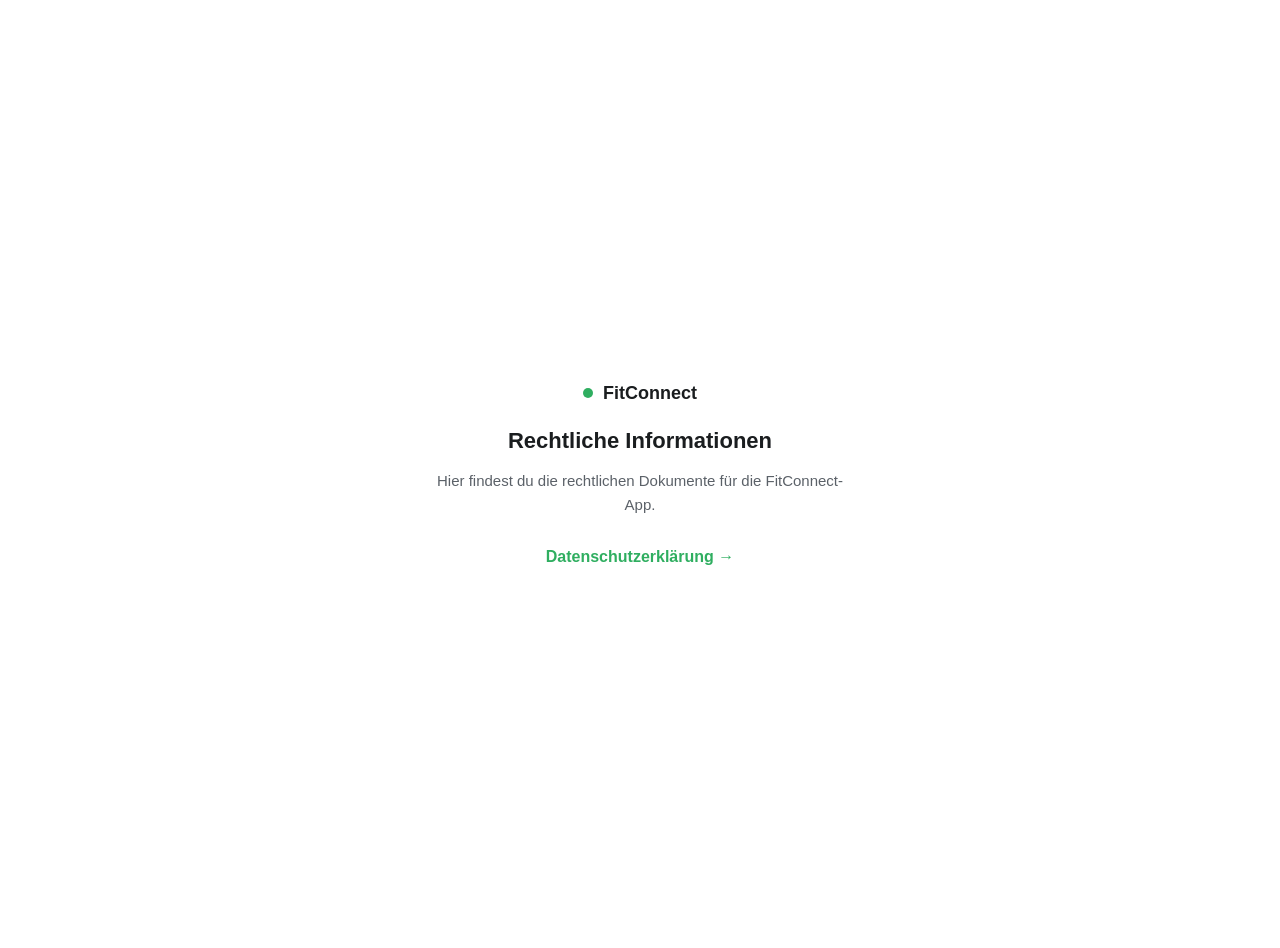
==== index.html @ dd5f3dcc "Add FitConnect privacy policy (static page)" ====
<!doctype html>
<html lang="de">
<head>
<meta charset="utf-8">
<meta name="viewport" content="width=device-width, initial-scale=1">
<title>FitConnect — Rechtliches</title>
<style>
  :root { --brand: #2FAE60; --text: #1A1D1F; --text-secondary: #5B6168; --bg: #FFFFFF; }
  body {
    margin: 0;
    min-height: 100vh;
    display: flex;
    align-items: center;
    justify-content: center;
    background: var(--bg);
    color: var(--text);
    font-family: -apple-system, BlinkMacSystemFont, "Segoe UI", Roboto, Helvetica, Arial, sans-serif;
    text-align: center;
    padding: 24px;
  }
  .card { max-width: 420px; }
  .brand { display: flex; align-items: center; justify-content: center; gap: 10px; font-weight: 700; font-size: 18px; margin-bottom: 24px; }
  .dot { width: 10px; height: 10px; border-radius: 50%; background: var(--brand); }
  h1 { font-size: 22px; margin: 0 0 12px; }
  p { color: var(--text-secondary); font-size: 15px; line-height: 1.6; }
  a.link { display: inline-block; margin-top: 16px; color: var(--brand); font-weight: 600; text-decoration: none; }
  a.link:hover { text-decoration: underline; }
</style>
</head>
<body>
  <div class="card">
    <div class="brand"><span class="dot"></span> FitConnect</div>
    <h1>Rechtliche Informationen</h1>
    <p>Hier findest du die rechtlichen Dokumente für die FitConnect-App.</p>
    <a class="link" href="./privacy/">Datenschutzerklärung →</a>
  </div>
</body>
</html>
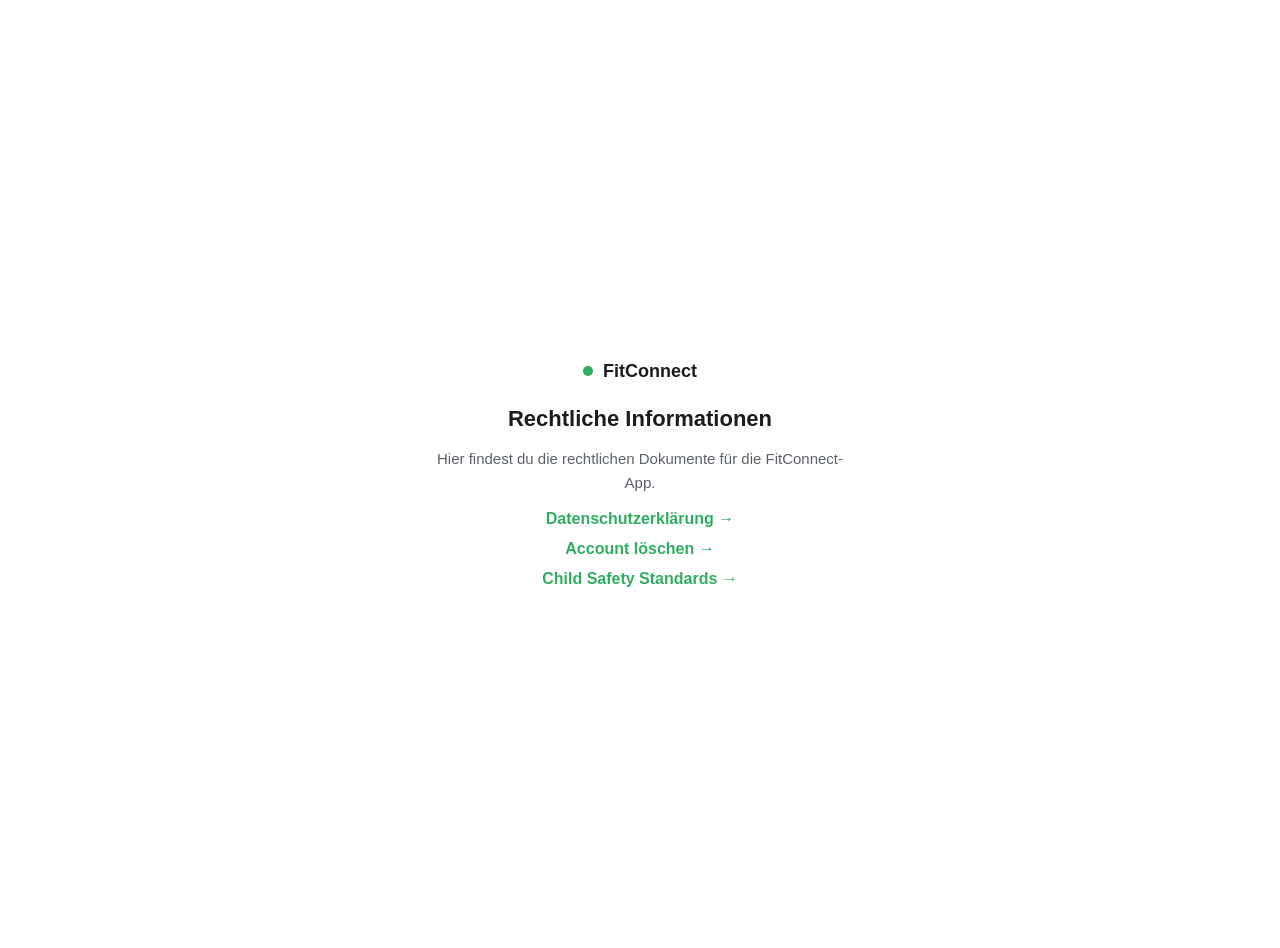
==== commit 2e1b8f58: "Add Child Safety Standards page; link it and delete-account from landing page" ====
--- a/index.html
+++ b/index.html
@@ -23,7 +23,7 @@
   .dot { width: 10px; height: 10px; border-radius: 50%; background: var(--brand); }
   h1 { font-size: 22px; margin: 0 0 12px; }
   p { color: var(--text-secondary); font-size: 15px; line-height: 1.6; }
-  a.link { display: inline-block; margin-top: 16px; color: var(--brand); font-weight: 600; text-decoration: none; }
+  a.link { display: block; margin-top: 12px; color: var(--brand); font-weight: 600; text-decoration: none; }
   a.link:hover { text-decoration: underline; }
 </style>
 </head>
@@ -33,6 +33,8 @@
     <h1>Rechtliche Informationen</h1>
     <p>Hier findest du die rechtlichen Dokumente für die FitConnect-App.</p>
     <a class="link" href="./privacy/">Datenschutzerklärung →</a>
+    <a class="link" href="./delete-account/">Account löschen →</a>
+    <a class="link" href="./child-safety/">Child Safety Standards →</a>
   </div>
 </body>
 </html>
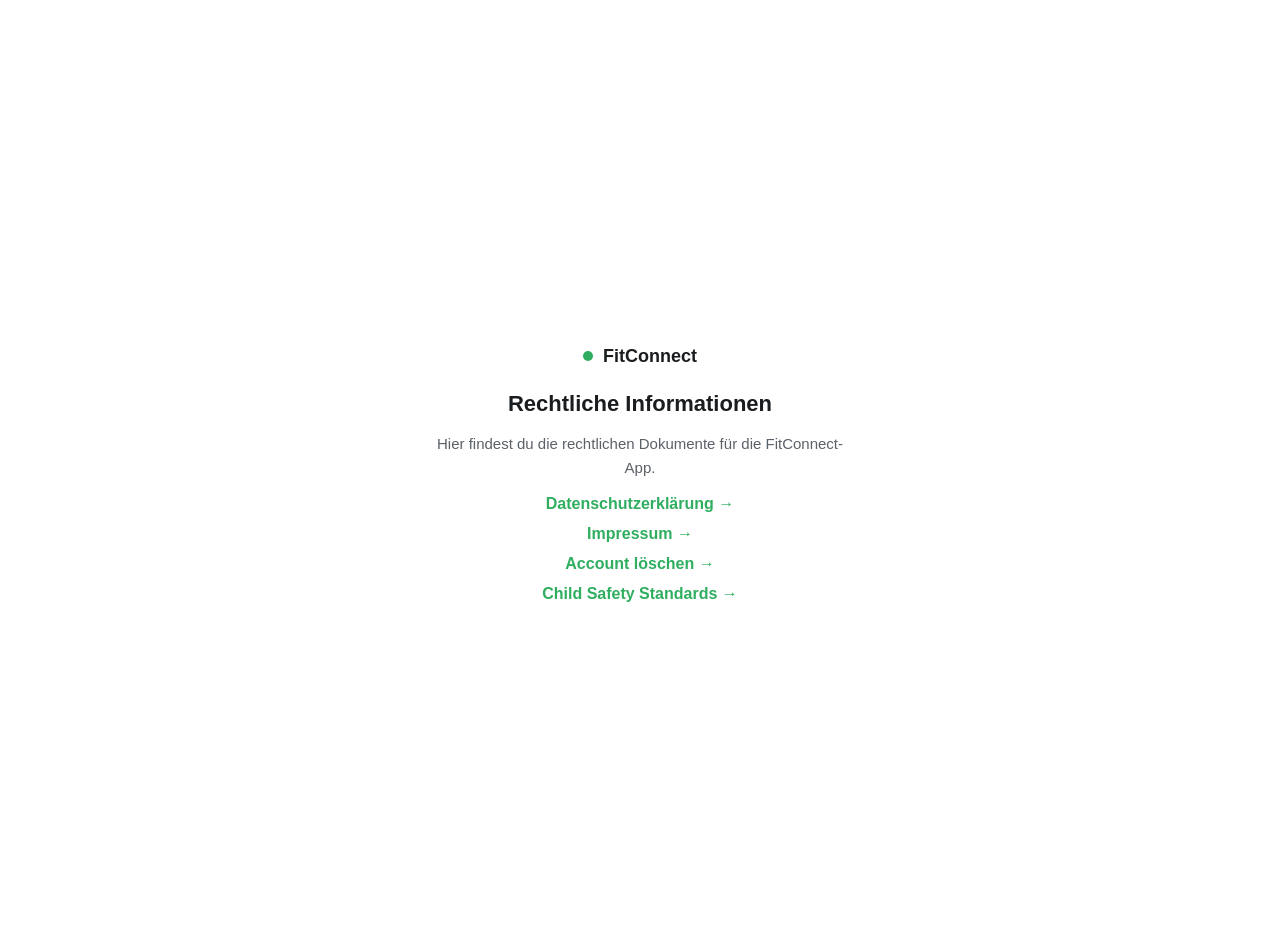
==== commit ae2336f8: "Add FitConnect legal pages and update privacy policy" ====
--- a/index.html
+++ b/index.html
@@ -33,6 +33,7 @@
     <h1>Rechtliche Informationen</h1>
     <p>Hier findest du die rechtlichen Dokumente für die FitConnect-App.</p>
     <a class="link" href="./privacy/">Datenschutzerklärung →</a>
+    <a class="link" href="./impressum/">Impressum →</a>
     <a class="link" href="./delete-account/">Account löschen →</a>
     <a class="link" href="./child-safety/">Child Safety Standards →</a>
   </div>
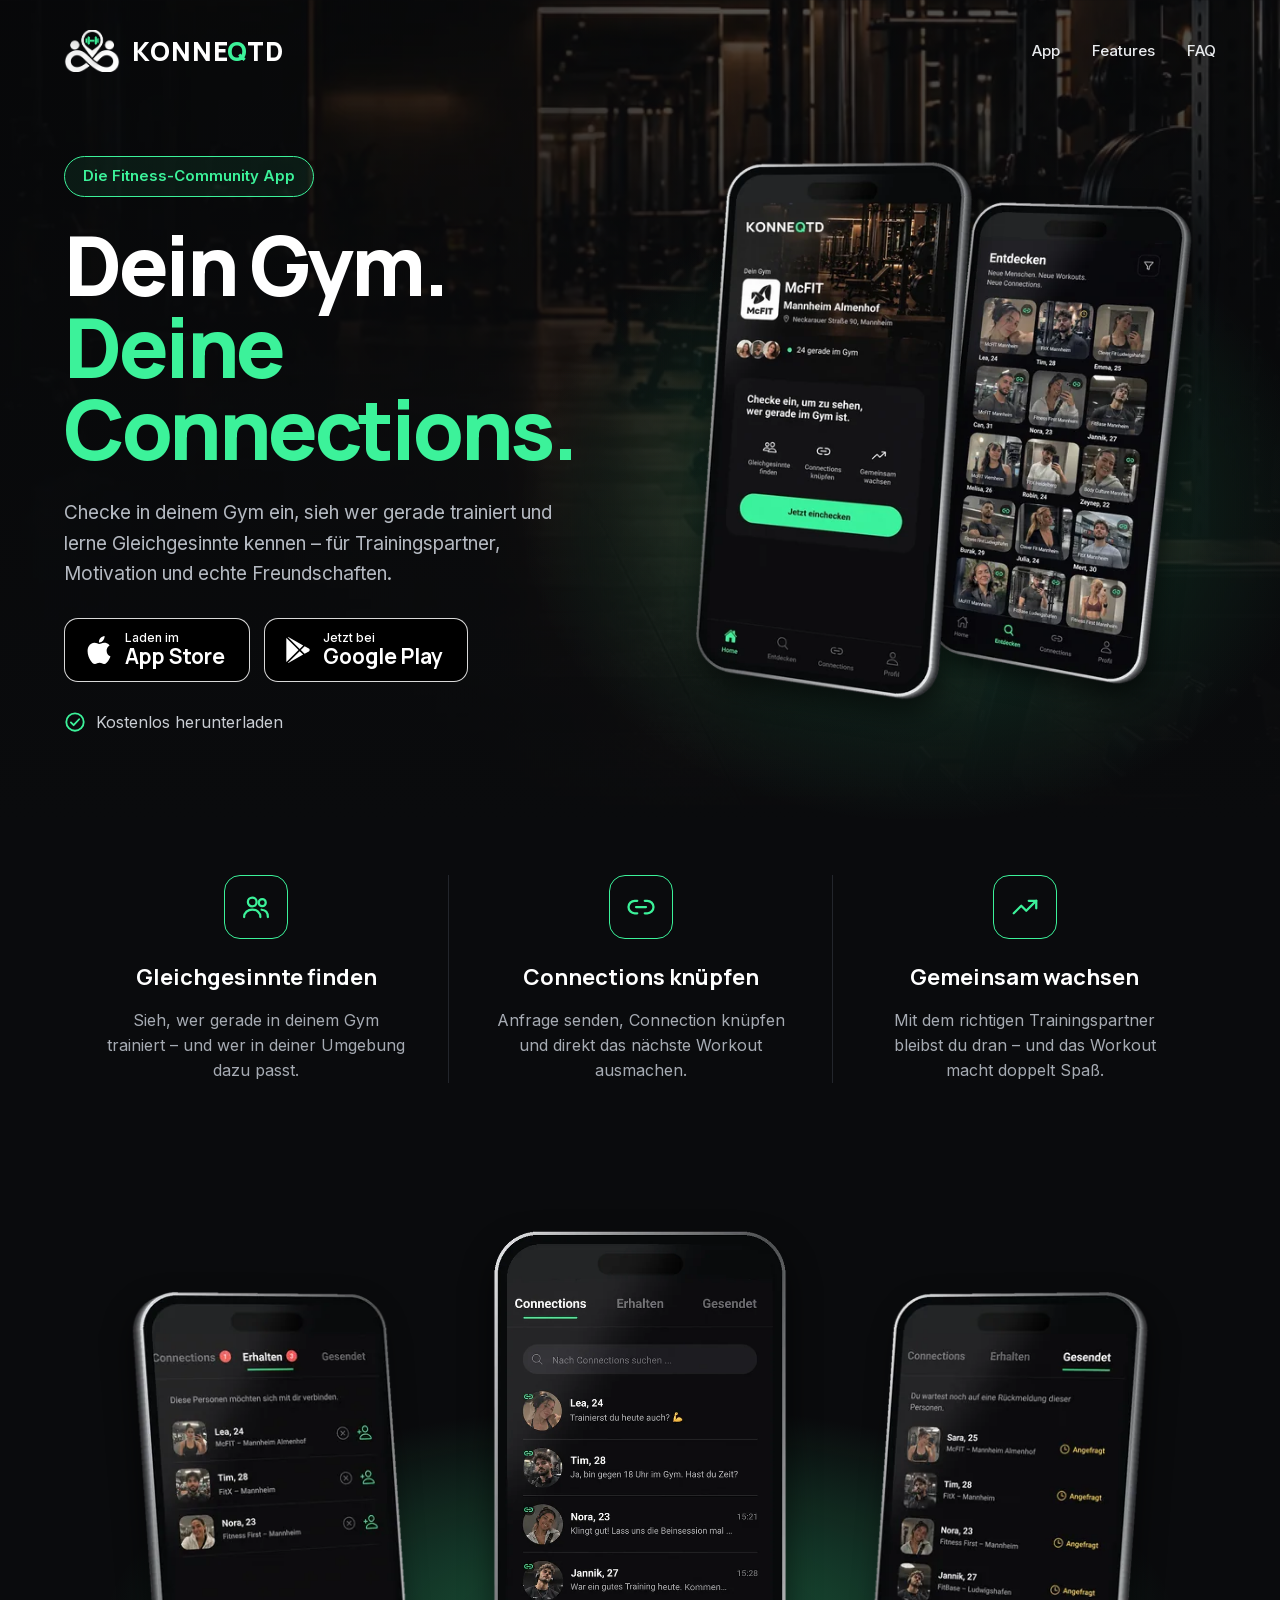
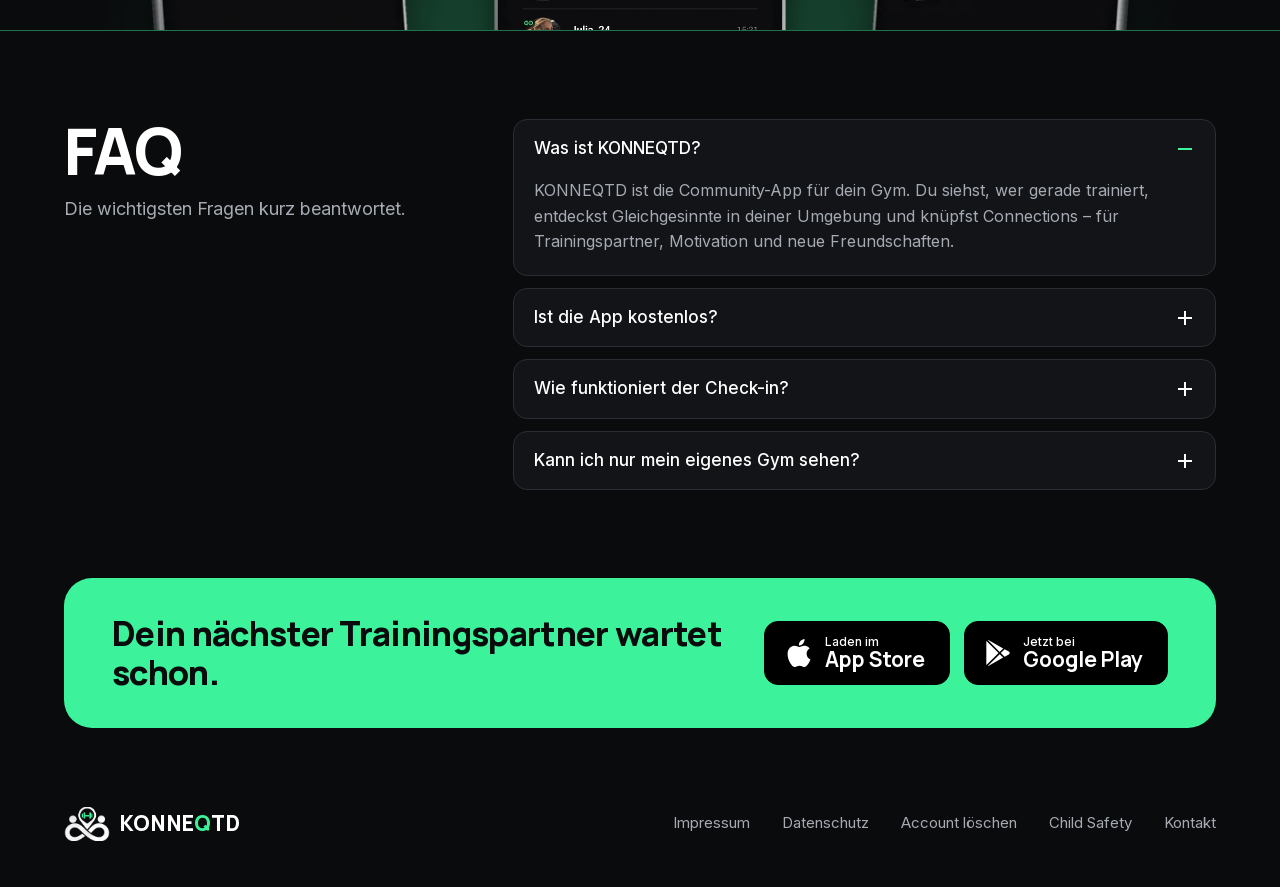
==== commit a235d29d: "Publish KONNEQTD website on konneqtd.com - Landing page at / (replaces the former legal overview pag" ====
--- a/index.html
+++ b/index.html
@@ -1,41 +1,184 @@
 <!doctype html>
 <html lang="de">
 <head>
-<meta charset="utf-8">
-<meta name="viewport" content="width=device-width, initial-scale=1">
-<title>FitConnect — Rechtliches</title>
-<style>
-  :root { --brand: #2FAE60; --text: #1A1D1F; --text-secondary: #5B6168; --bg: #FFFFFF; }
-  body {
-    margin: 0;
-    min-height: 100vh;
-    display: flex;
-    align-items: center;
-    justify-content: center;
-    background: var(--bg);
-    color: var(--text);
-    font-family: -apple-system, BlinkMacSystemFont, "Segoe UI", Roboto, Helvetica, Arial, sans-serif;
-    text-align: center;
-    padding: 24px;
+  <meta charset="utf-8">
+  <meta name="viewport" content="width=device-width, initial-scale=1">
+  <title>KONNEQTD – Die Fitness-Community App</title>
+  <meta name="description" content="Checke in deinem Gym ein, sieh wer gerade trainiert und lerne Gleichgesinnte kennen – für Trainingspartner, Motivation und echte Freundschaften.">
+  <meta name="theme-color" content="#0A0B0D">
+  <link rel="canonical" href="https://konneqtd.com/">
+
+  <meta property="og:type" content="website">
+  <meta property="og:locale" content="de_DE">
+  <meta property="og:site_name" content="KONNEQTD">
+  <meta property="og:title" content="KONNEQTD – Die Fitness-Community App">
+  <meta property="og:description" content="Checke in deinem Gym ein, sieh wer gerade trainiert und lerne Gleichgesinnte kennen – für Trainingspartner, Motivation und echte Freundschaften.">
+  <meta property="og:url" content="https://konneqtd.com/">
+  <meta property="og:image" content="https://konneqtd.com/assets/img/og-image.jpg">
+  <meta property="og:image:width" content="1200">
+  <meta property="og:image:height" content="630">
+  <meta name="twitter:card" content="summary_large_image">
+  <meta name="twitter:title" content="KONNEQTD – Die Fitness-Community App">
+  <meta name="twitter:description" content="Checke in deinem Gym ein, sieh wer gerade trainiert und lerne Gleichgesinnte kennen – für Trainingspartner, Motivation und echte Freundschaften.">
+  <meta name="twitter:image" content="https://konneqtd.com/assets/img/og-image.jpg">
+
+  <link rel="icon" type="image/png" sizes="32x32" href="favicon-32.png">
+  <link rel="apple-touch-icon" href="apple-touch-icon.png">
+  <link rel="manifest" href="site.webmanifest">
+
+  <link rel="preload" as="font" type="font/woff2" href="assets/fonts/inter-latin.woff2" crossorigin>
+  <link rel="preload" as="font" type="font/woff2" href="assets/fonts/manrope-latin.woff2" crossorigin>
+  <link rel="preload" as="image" type="image/webp" href="assets/img/phone-home-720.webp" imagesrcset="assets/img/phone-home-360.webp 360w, assets/img/phone-home-720.webp 720w" imagesizes="(min-width: 960px) 335px, 62vw">
+  <link rel="stylesheet" href="assets/css/styles.css">
+
+  <script type="application/ld+json">
+  {
+    "@context": "https://schema.org",
+    "@type": "MobileApplication",
+    "name": "KONNEQTD",
+    "description": "Checke in deinem Gym ein, sieh wer gerade trainiert und lerne Gleichgesinnte kennen – für Trainingspartner, Motivation und echte Freundschaften.",
+    "operatingSystem": "iOS, Android",
+    "applicationCategory": "HealthApplication",
+    "inLanguage": "de",
+    "url": "https://konneqtd.com/",
+    "image": "https://konneqtd.com/assets/img/icon-512.png"
   }
-  .card { max-width: 420px; }
-  .brand { display: flex; align-items: center; justify-content: center; gap: 10px; font-weight: 700; font-size: 18px; margin-bottom: 24px; }
-  .dot { width: 10px; height: 10px; border-radius: 50%; background: var(--brand); }
-  h1 { font-size: 22px; margin: 0 0 12px; }
-  p { color: var(--text-secondary); font-size: 15px; line-height: 1.6; }
-  a.link { display: block; margin-top: 12px; color: var(--brand); font-weight: 600; text-decoration: none; }
-  a.link:hover { text-decoration: underline; }
-</style>
+  </script>
 </head>
 <body>
-  <div class="card">
-    <div class="brand"><span class="dot"></span> FitConnect</div>
-    <h1>Rechtliche Informationen</h1>
-    <p>Hier findest du die rechtlichen Dokumente für die FitConnect-App.</p>
-    <a class="link" href="./privacy/">Datenschutzerklärung →</a>
-    <a class="link" href="./impressum/">Impressum →</a>
-    <a class="link" href="./delete-account/">Account löschen →</a>
-    <a class="link" href="./child-safety/">Child Safety Standards →</a>
-  </div>
+  <a class="skip-link" href="#main">Zum Inhalt springen</a>
+
+  <header id="app" class="hero">
+    <nav class="nav container" aria-label="Hauptnavigation">
+      <a class="brand" href="#app" aria-label="KONNEQTD – zum Seitenanfang">
+        <img src="assets/img/logo-mark-129.webp" alt="" width="56" height="42">
+        <span class="wordmark">KONNE<span class="accent">Q</span>TD</span>
+      </a>
+      <ul class="nav-links">
+        <li><a href="#app">App</a></li>
+        <li><a href="#features">Features</a></li>
+        <li><a href="#faq">FAQ</a></li>
+      </ul>
+    </nav>
+
+    <div class="hero-inner container">
+      <div class="hero-copy">
+        <p class="pill">Die Fitness-Community App</p>
+        <h1>Dein Gym.<br><span class="accent">Deine Connections.</span></h1>
+        <p class="lead">Checke in deinem Gym ein, sieh wer gerade trainiert und lerne Gleichgesinnte kennen – für Trainingspartner, Motivation und echte Freundschaften.</p>
+        <div class="store-buttons">
+          <a class="store-btn" data-store="ios" href="#" aria-label="Laden im App Store">
+            <svg width="28" height="28" viewBox="0 0 24 24" aria-hidden="true"><path fill="currentColor" d="M12.152 6.896c-.948 0-2.415-1.078-3.96-1.04-2.04.027-3.91 1.183-4.961 3.014-2.117 3.675-.546 9.103 1.519 12.09 1.013 1.454 2.208 3.09 3.792 3.039 1.52-.065 2.09-.987 3.935-.987 1.831 0 2.35.987 3.96.948 1.637-.026 2.676-1.48 3.676-2.948 1.156-1.688 1.636-3.325 1.662-3.415-.039-.013-3.182-1.221-3.22-4.857-.026-3.04 2.48-4.494 2.597-4.559-1.429-2.09-3.623-2.324-4.39-2.376-2-.156-3.675 1.09-4.61 1.09zM15.53 3.83c.843-1.012 1.4-2.427 1.245-3.83-1.207.052-2.662.805-3.532 1.818-.78.896-1.454 2.338-1.273 3.714 1.338.104 2.715-.688 3.559-1.701"/></svg>
+            <span class="store-text"><span class="store-small">Laden im</span><span class="store-big">App Store</span></span>
+          </a>
+          <a class="store-btn" data-store="android" href="#" aria-label="Jetzt bei Google Play">
+            <svg width="26" height="26" viewBox="0 0 24 24" aria-hidden="true"><path fill="currentColor" d="M22.018 13.298l-3.919 2.218-3.515-3.493 3.543-3.521 3.891 2.202a1.49 1.49 0 0 1 0 2.594zM1.337.924a1.486 1.486 0 0 0-.112.568v21.017c0 .217.045.419.124.6l11.155-11.087L1.337.924zm12.207 10.065l3.258-3.238L3.45.195a1.466 1.466 0 0 0-.946-.179l11.04 10.973zm0 2.067l-11 10.933c.298.036.612-.016.906-.183l13.324-7.54-3.23-3.21z"/></svg>
+            <span class="store-text"><span class="store-small">Jetzt bei</span><span class="store-big">Google Play</span></span>
+          </a>
+        </div>
+        <p class="free-note">
+          <svg width="22" height="22" viewBox="0 0 24 24" fill="none" stroke="currentColor" stroke-width="2" stroke-linecap="round" stroke-linejoin="round" aria-hidden="true"><circle cx="12" cy="12" r="9.5"/><polyline points="7.5 12.5 10.5 15.5 16.5 9"/></svg>
+          Kostenlos herunterladen
+        </p>
+      </div>
+
+      <div class="hero-phones">
+        <img class="phone-back" src="assets/img/phone-discover-720.webp" srcset="assets/img/phone-discover-360.webp 360w, assets/img/phone-discover-720.webp 720w" sizes="(min-width: 960px) 313px, 58vw" width="720" height="1239" alt="Entdecken: Profile von Mitgliedern aus Gyms der Umgebung" decoding="async">
+        <img class="phone-front" src="assets/img/phone-home-720.webp" srcset="assets/img/phone-home-360.webp 360w, assets/img/phone-home-720.webp 720w" sizes="(min-width: 960px) 335px, 62vw" width="720" height="1292" alt="Home: Dein Gym mit Check-in" fetchpriority="high" decoding="async">
+      </div>
+    </div>
+  </header>
+
+  <main id="main">
+    <section id="features" class="features container" aria-label="Features">
+      <article class="feature">
+        <div class="feature-icon" aria-hidden="true">
+          <svg width="30" height="30" viewBox="0 0 24 24" fill="none" stroke="currentColor" stroke-width="1.8" stroke-linecap="round" stroke-linejoin="round"><circle cx="9" cy="8" r="3.5"/><path d="M2.5 20c0-3.6 2.9-6 6.5-6s6.5 2.4 6.5 6"/><circle cx="17" cy="8.5" r="2.8"/><path d="M16.5 14.2c3 .2 5 2.4 5 5.8"/></svg>
+        </div>
+        <h2>Gleichgesinnte finden</h2>
+        <p>Sieh, wer gerade in deinem Gym trainiert – und wer in deiner Umgebung dazu passt.</p>
+      </article>
+      <article class="feature">
+        <div class="feature-icon" aria-hidden="true">
+          <svg width="30" height="30" viewBox="0 0 24 24" fill="none" stroke="currentColor" stroke-width="1.8" stroke-linecap="round" stroke-linejoin="round"><path d="M9 17H7a5 5 0 0 1 0-10h2"/><path d="M15 7h2a5 5 0 0 1 0 10h-2"/><line x1="8" y1="12" x2="16" y2="12"/></svg>
+        </div>
+        <h2>Connections knüpfen</h2>
+        <p>Anfrage senden, Connection knüpfen und direkt das nächste Workout ausmachen.</p>
+      </article>
+      <article class="feature">
+        <div class="feature-icon" aria-hidden="true">
+          <svg width="30" height="30" viewBox="0 0 24 24" fill="none" stroke="currentColor" stroke-width="1.8" stroke-linecap="round" stroke-linejoin="round"><polyline points="3 17 9 11 13 15 21 7"/><polyline points="15 7 21 7 21 13"/></svg>
+        </div>
+        <h2>Gemeinsam wachsen</h2>
+        <p>Mit dem richtigen Trainingspartner bleibst du dran – und das Workout macht doppelt Spaß.</p>
+      </article>
+    </section>
+
+    <section class="band" aria-label="Einblicke in die App">
+      <div class="band-inner">
+        <img class="band-side" src="assets/img/phone-received-720.webp" srcset="assets/img/phone-received-360.webp 360w, assets/img/phone-received-720.webp 720w" sizes="(min-width: 1100px) 347px, 31vw" width="720" height="1299" alt="Erhalten: Personen, die sich mit dir verbinden möchten" loading="lazy" decoding="async">
+        <img class="band-center" src="assets/img/phone-connections-720.webp" srcset="assets/img/phone-connections-360.webp 360w, assets/img/phone-connections-720.webp 720w" sizes="(min-width: 1100px) 368px, 35vw" width="720" height="1330" alt="Connections: Chats mit deinen Trainingspartnern" loading="lazy" decoding="async">
+        <img class="band-side" src="assets/img/phone-sent-720.webp" srcset="assets/img/phone-sent-360.webp 360w, assets/img/phone-sent-720.webp 720w" sizes="(min-width: 1100px) 347px, 31vw" width="720" height="1292" alt="Gesendete Anfragen mit Status Angefragt" loading="lazy" decoding="async">
+      </div>
+    </section>
+
+    <section id="faq" class="faq container" aria-labelledby="faq-title">
+      <div class="faq-head">
+        <h2 id="faq-title">FAQ</h2>
+        <p>Die wichtigsten Fragen kurz beantwortet.</p>
+      </div>
+      <div class="faq-list">
+        <details open>
+          <summary>Was ist KONNEQTD?</summary>
+          <p>KONNEQTD ist die Community-App für dein Gym. Du siehst, wer gerade trainiert, entdeckst Gleichgesinnte in deiner Umgebung und knüpfst Connections – für Trainingspartner, Motivation und neue Freundschaften.</p>
+        </details>
+        <details>
+          <summary>Ist die App kostenlos?</summary>
+          <p>Ja, KONNEQTD kannst du kostenlos im App Store und bei Google Play herunterladen.</p>
+        </details>
+        <details>
+          <summary>Wie funktioniert der Check-in?</summary>
+          <p>Sobald du in deinem Gym bist, tippst du auf „Jetzt einchecken“. Dann siehst du, wer gerade ebenfalls vor Ort trainiert.</p>
+        </details>
+        <details>
+          <summary>Kann ich nur mein eigenes Gym sehen?</summary>
+          <p>Nein. Unter „Entdecken“ findest du auch Mitglieder aus anderen Gyms in deiner Umgebung – über den Filter legst du fest, wen du sehen möchtest.</p>
+        </details>
+      </div>
+    </section>
+
+    <section id="download" class="container cta-wrap" aria-labelledby="cta-title">
+      <div class="cta">
+        <h2 id="cta-title">Dein nächster Trainingspartner wartet schon.</h2>
+        <div class="store-buttons">
+          <a class="store-btn store-btn--solid" data-store="ios" href="#" aria-label="Laden im App Store">
+            <svg width="28" height="28" viewBox="0 0 24 24" aria-hidden="true"><path fill="currentColor" d="M12.152 6.896c-.948 0-2.415-1.078-3.96-1.04-2.04.027-3.91 1.183-4.961 3.014-2.117 3.675-.546 9.103 1.519 12.09 1.013 1.454 2.208 3.09 3.792 3.039 1.52-.065 2.09-.987 3.935-.987 1.831 0 2.35.987 3.96.948 1.637-.026 2.676-1.48 3.676-2.948 1.156-1.688 1.636-3.325 1.662-3.415-.039-.013-3.182-1.221-3.22-4.857-.026-3.04 2.48-4.494 2.597-4.559-1.429-2.09-3.623-2.324-4.39-2.376-2-.156-3.675 1.09-4.61 1.09zM15.53 3.83c.843-1.012 1.4-2.427 1.245-3.83-1.207.052-2.662.805-3.532 1.818-.78.896-1.454 2.338-1.273 3.714 1.338.104 2.715-.688 3.559-1.701"/></svg>
+            <span class="store-text"><span class="store-small">Laden im</span><span class="store-big">App Store</span></span>
+          </a>
+          <a class="store-btn store-btn--solid" data-store="android" href="#" aria-label="Jetzt bei Google Play">
+            <svg width="26" height="26" viewBox="0 0 24 24" aria-hidden="true"><path fill="currentColor" d="M22.018 13.298l-3.919 2.218-3.515-3.493 3.543-3.521 3.891 2.202a1.49 1.49 0 0 1 0 2.594zM1.337.924a1.486 1.486 0 0 0-.112.568v21.017c0 .217.045.419.124.6l11.155-11.087L1.337.924zm12.207 10.065l3.258-3.238L3.45.195a1.466 1.466 0 0 0-.946-.179l11.04 10.973zm0 2.067l-11 10.933c.298.036.612-.016.906-.183l13.324-7.54-3.23-3.21z"/></svg>
+            <span class="store-text"><span class="store-small">Jetzt bei</span><span class="store-big">Google Play</span></span>
+          </a>
+        </div>
+      </div>
+    </section>
+  </main>
+
+  <footer class="footer container">
+    <a class="brand brand--small" href="#app" aria-label="KONNEQTD – zum Seitenanfang">
+      <img src="assets/img/logo-mark-129.webp" alt="" width="46" height="34" loading="lazy">
+      <span class="wordmark">KONNE<span class="accent">Q</span>TD</span>
+    </a>
+    <ul class="footer-links">
+      <li><a href="/imprint/">Impressum</a></li>
+      <li><a href="/privacy/">Datenschutz</a></li>
+      <li><a href="/delete-account/">Account löschen</a></li>
+      <li><a href="/child-safety/">Child Safety</a></li>
+      <li><a href="mailto:konneqtd.app@outlook.com">Kontakt</a></li>
+    </ul>
+  </footer>
+
+  <script src="assets/js/config.js"></script>
+  <script src="assets/js/main.js" defer></script>
 </body>
 </html>
--- a/assets/css/styles.css
+++ b/assets/css/styles.css
@@ -0,0 +1,402 @@
+/* Lokal gehostete Schriften (variable Fonts, latin-Subset, SIL Open Font License – siehe assets/fonts/) */
+@font-face {
+  font-family: "Inter";
+  font-style: normal;
+  font-weight: 400 600;
+  font-display: swap;
+  src: url("../fonts/inter-latin.woff2") format("woff2");
+}
+@font-face {
+  font-family: "Manrope";
+  font-style: normal;
+  font-weight: 700 800;
+  font-display: swap;
+  src: url("../fonts/manrope-latin.woff2") format("woff2");
+}
+
+:root {
+  --bg: #0A0B0D;
+  --surface: #121418;
+  --border: #23262C;
+  --border-strong: #2A2D33;
+  --text: #E8EAED;
+  --text-strong: #FFFFFF;
+  --muted: #A6ABB3;
+  --lead: #B4B9C1;
+  --accent: #3CF29A;
+  --accent-ink: #0A0B0D;
+  --font-body: Inter, system-ui, -apple-system, "Segoe UI", Roboto, sans-serif;
+  --font-display: Manrope, Inter, system-ui, sans-serif;
+  --container: 1200px;
+  --gutter: 24px;
+}
+
+*,
+*::before,
+*::after { box-sizing: border-box; }
+
+html { scroll-behavior: smooth; -webkit-text-size-adjust: 100%; }
+@media (prefers-reduced-motion: reduce) { html { scroll-behavior: auto; } }
+
+body {
+  margin: 0;
+  background: var(--bg);
+  color: var(--text);
+  font-family: var(--font-body);
+  line-height: 1.5;
+  overflow-x: hidden;
+  -webkit-font-smoothing: antialiased;
+}
+
+img { max-width: 100%; display: block; }
+h1, h2, p { margin: 0; }
+ul { margin: 0; padding: 0; list-style: none; }
+
+a { color: var(--text); text-decoration: none; }
+a:hover { color: var(--text-strong); }
+:focus-visible { outline: 2px solid var(--accent); outline-offset: 3px; border-radius: 6px; }
+
+.accent { color: var(--accent); }
+
+.container {
+  width: 100%;
+  max-width: var(--container);
+  margin-inline: auto;
+  padding-inline: var(--gutter);
+}
+
+.skip-link {
+  position: absolute;
+  left: 16px;
+  top: -60px;
+  z-index: 10;
+  padding: 12px 16px;
+  border-radius: 10px;
+  background: var(--accent);
+  color: var(--accent-ink);
+  font-weight: 600;
+}
+.skip-link:focus { top: 16px; color: var(--accent-ink); }
+
+/* ---------- Hero ---------- */
+.hero {
+  background-image:
+    radial-gradient(ellipse 45% 55% at 72% 62%, rgba(60, 242, 154, .22), rgba(60, 242, 154, 0) 70%),
+    linear-gradient(180deg, rgba(10, 11, 13, .70) 0%, rgba(10, 11, 13, .88) 65%, var(--bg) 100%),
+    url("../img/gym-background.webp");
+  background-size: cover;
+  background-position: center;
+}
+
+.nav {
+  display: flex;
+  align-items: center;
+  justify-content: space-between;
+  gap: 16px;
+  padding-block: 28px;
+}
+
+.brand {
+  display: inline-flex;
+  align-items: center;
+  gap: 12px;
+  color: var(--text-strong);
+}
+.brand img { height: 42px; width: auto; }
+.wordmark {
+  font-family: var(--font-display);
+  font-weight: 800;
+  font-size: 26px;
+  letter-spacing: 0.03em;
+  text-transform: uppercase;
+}
+
+.nav-links { display: flex; gap: 32px; font-size: 15px; font-weight: 500; }
+.nav-links a { display: inline-block; padding-block: 12px; }
+
+.hero-inner {
+  display: grid;
+  grid-template-columns: minmax(0, 1fr) minmax(0, 1fr);
+  align-items: center;
+  gap: 48px;
+  padding-top: 40px;
+  padding-bottom: 72px;
+}
+
+.hero-copy { display: flex; flex-direction: column; gap: 28px; }
+
+.pill {
+  align-self: flex-start;
+  padding: 8px 18px;
+  border-radius: 999px;
+  border: 1.5px solid var(--accent);
+  background: rgba(60, 242, 154, .08);
+  color: var(--accent);
+  font-size: 15px;
+  font-weight: 600;
+}
+
+h1 {
+  font-family: var(--font-display);
+  font-weight: 800;
+  font-size: clamp(42px, 6.4vw, 84px);
+  line-height: 1;
+  letter-spacing: -0.04em;
+  color: var(--text-strong);
+}
+
+.lead { max-width: 500px; font-size: 19px; line-height: 1.6; color: var(--lead); }
+
+.store-buttons { display: flex; flex-wrap: wrap; gap: 14px; }
+
+.store-btn {
+  display: inline-flex;
+  align-items: center;
+  gap: 12px;
+  min-height: 64px;
+  padding: 10px 24px 10px 20px;
+  border-radius: 14px;
+  background: #000;
+  border: 1.5px solid rgba(255, 255, 255, .85);
+  color: #fff;
+  transition: transform .15s ease, border-color .15s ease;
+}
+.store-btn:hover { color: #fff; border-color: #fff; transform: translateY(-1px); }
+.store-btn--solid { border-color: #000; }
+.store-btn--solid:hover { border-color: #000; }
+@media (prefers-reduced-motion: reduce) { .store-btn { transition: none; } .store-btn:hover { transform: none; } }
+
+.store-text { display: flex; flex-direction: column; line-height: 1.1; }
+.store-small { font-size: 12px; font-weight: 500; }
+.store-big { font-family: var(--font-display); font-size: 21px; font-weight: 700; }
+
+.free-note { display: flex; align-items: center; gap: 10px; font-size: 16px; color: #C9CDD3; }
+.free-note svg { color: var(--accent); flex-shrink: 0; }
+
+.hero-phones {
+  position: relative;
+  width: 100%;
+  max-width: 540px;
+  aspect-ratio: 1 / 1.12;
+  justify-self: center;
+}
+.hero-phones img { position: absolute; height: auto; }
+.phone-back { right: -2%; top: 7%; width: 58%; }
+.phone-front { left: 0; top: 0; width: 62%; }
+
+/* ---------- Features ---------- */
+.features {
+  display: grid;
+  grid-template-columns: repeat(3, minmax(0, 1fr));
+  padding-top: 56px;
+  padding-bottom: 88px;
+}
+
+.feature {
+  display: flex;
+  flex-direction: column;
+  align-items: center;
+  gap: 14px;
+  padding-inline: 32px;
+  text-align: center;
+}
+.feature + .feature { border-left: 1px solid var(--border); }
+
+.feature-icon {
+  display: flex;
+  align-items: center;
+  justify-content: center;
+  width: 64px;
+  height: 64px;
+  margin-bottom: 8px;
+  border-radius: 16px;
+  border: 1.5px solid var(--accent);
+  color: var(--accent);
+}
+
+.feature h2 { font-family: var(--font-display); font-weight: 700; font-size: 22px; color: var(--text-strong); }
+.feature p { max-width: 300px; font-size: 16px; line-height: 1.55; color: var(--muted); }
+
+/* ---------- Screenshot band ---------- */
+.band {
+  height: clamp(220px, 36vw, 500px);
+  overflow: hidden;
+  border-bottom: 1px solid rgba(60, 242, 154, .45);
+  background:
+    radial-gradient(ellipse 60% 70% at 50% 100%, rgba(60, 242, 154, .35), rgba(60, 242, 154, 0) 70%),
+    var(--bg);
+}
+
+.band-inner {
+  display: flex;
+  justify-content: center;
+  align-items: flex-start;
+  gap: 1%;
+  max-width: 1100px;
+  height: 100%;
+  margin-inline: auto;
+  padding: clamp(20px, 3vw, 40px) var(--gutter) 0;
+}
+.band-side { width: 33%; max-width: 360px; height: auto; margin-top: 6%; }
+.band-center { width: 35%; max-width: 370px; height: auto; }
+
+/* ---------- FAQ ---------- */
+.faq {
+  display: grid;
+  grid-template-columns: minmax(0, 1fr) minmax(0, 1.75fr);
+  gap: 48px;
+  padding-top: 88px;
+  padding-bottom: 88px;
+}
+
+.faq-head { display: flex; flex-direction: column; gap: 12px; }
+.faq-head h2 {
+  font-family: var(--font-display);
+  font-weight: 800;
+  font-size: clamp(44px, 5vw, 64px);
+  line-height: 1;
+  letter-spacing: -0.04em;
+  color: var(--text-strong);
+}
+.faq-head p { font-size: 18px; color: var(--muted); }
+
+.faq-list { display: flex; flex-direction: column; gap: 12px; }
+
+.faq-list details {
+  border: 1px solid var(--border-strong);
+  border-radius: 14px;
+  background: var(--surface);
+}
+
+.faq-list summary {
+  display: flex;
+  align-items: center;
+  justify-content: space-between;
+  gap: 16px;
+  min-height: 56px;
+  padding: 16px 20px;
+  cursor: pointer;
+  list-style: none;
+  font-size: 17px;
+  font-weight: 500;
+  color: var(--text-strong);
+  border-radius: 14px;
+}
+.faq-list summary::-webkit-details-marker { display: none; }
+
+/* plus / minus icon */
+.faq-list summary::after {
+  content: "";
+  flex-shrink: 0;
+  width: 20px;
+  height: 20px;
+  background:
+    linear-gradient(currentColor, currentColor) center / 14px 2px no-repeat,
+    linear-gradient(currentColor, currentColor) center / 2px 14px no-repeat;
+}
+.faq-list details[open] summary::after {
+  color: var(--accent);
+  background: linear-gradient(currentColor, currentColor) center / 14px 2px no-repeat;
+}
+
+.faq-list details p { padding: 0 20px 20px; font-size: 16px; line-height: 1.6; color: var(--muted); }
+
+/* ---------- Download banner ---------- */
+.cta-wrap { padding-bottom: 64px; scroll-margin-top: 24px; }
+
+.cta {
+  display: flex;
+  flex-wrap: wrap;
+  align-items: center;
+  justify-content: space-between;
+  gap: 28px;
+  padding: 36px clamp(24px, 4vw, 48px);
+  border-radius: 28px;
+  background: var(--accent);
+}
+.cta h2 {
+  flex: 1 1 380px;
+  min-width: 0;
+  font-family: var(--font-display);
+  font-weight: 800;
+  font-size: clamp(26px, 2.8vw, 34px);
+  line-height: 1.15;
+  letter-spacing: -0.02em;
+  color: var(--accent-ink);
+}
+
+/* ---------- Download-Seite: Hinweis ohne gültige Store-Links ---------- */
+.store-notice {
+  display: none;
+  max-width: 440px;
+  padding: 20px 24px;
+  border: 1px solid var(--border-strong);
+  border-radius: 14px;
+  background: var(--surface);
+}
+.stores-pending .store-notice { display: block; }
+.store-notice h2 {
+  margin-bottom: 8px;
+  font-family: var(--font-display);
+  font-weight: 700;
+  font-size: 20px;
+  color: var(--text-strong);
+}
+.store-notice p { font-size: 16px; line-height: 1.55; color: var(--muted); }
+
+/* ---------- Footer ---------- */
+.footer {
+  display: flex;
+  flex-wrap: wrap;
+  align-items: center;
+  justify-content: space-between;
+  gap: 20px;
+  padding-top: 8px;
+  padding-bottom: 40px;
+}
+.brand--small { gap: 10px; }
+.brand--small img { height: 34px; }
+.brand--small .wordmark { font-size: 21px; }
+.footer-links { display: flex; flex-wrap: wrap; gap: 32px; font-size: 15px; }
+.footer-links a { display: inline-block; padding-block: 12px; color: var(--muted); }
+.footer-links a:hover { color: var(--text-strong); }
+
+/* ---------- Tablet ---------- */
+@media (max-width: 959px) {
+  .hero-inner { grid-template-columns: minmax(0, 1fr); gap: 40px; padding-top: 24px; padding-bottom: 56px; }
+  .hero-phones { max-width: 460px; }
+  .features { grid-template-columns: minmax(0, 1fr); row-gap: 0; padding-top: 32px; padding-bottom: 64px; }
+  .feature { padding: 32px 8px; }
+  .feature + .feature { border-left: 0; border-top: 1px solid var(--border); }
+  .faq { grid-template-columns: minmax(0, 1fr); gap: 28px; padding-top: 64px; padding-bottom: 64px; }
+}
+
+/* ---------- Mobile ---------- */
+@media (max-width: 599px) {
+  :root { --gutter: 16px; }
+  .nav { padding-block: 16px; }
+  .brand img { height: 34px; }
+  .wordmark { font-size: 20px; }
+  .nav-links { gap: 18px; font-size: 14px; }
+  .hero-copy { gap: 22px; }
+  .pill { font-size: 13px; padding: 6px 14px; }
+  .lead { font-size: 17px; }
+  .store-buttons { gap: 10px; }
+  .store-btn { flex: 1 1 140px; justify-content: center; min-height: 56px; padding: 8px 12px; gap: 8px; }
+  .store-btn svg { width: 22px; height: 22px; }
+  .store-big { font-size: 17px; white-space: nowrap; }
+  .hero-inner { padding-bottom: 24px; }
+  .hero-phones { max-width: 360px; }
+  .band { height: 270px; }
+  .band-inner { gap: 0; padding-inline: 0; }
+  .band-side { width: 38%; flex-shrink: 0; }
+  .band-center { width: 44%; flex-shrink: 0; }
+  .feature h2 { font-size: 20px; }
+  .faq-list summary { font-size: 16px; padding: 14px 16px; }
+  .faq-list details p { padding: 0 16px 16px; font-size: 15px; }
+  .cta-wrap { padding-bottom: 48px; }
+  .cta { padding: 28px 20px; border-radius: 22px; }
+  .cta .store-buttons { width: 100%; }
+  .footer { flex-direction: column; align-items: flex-start; gap: 8px; }
+  .footer-links { gap: 24px; }
+}
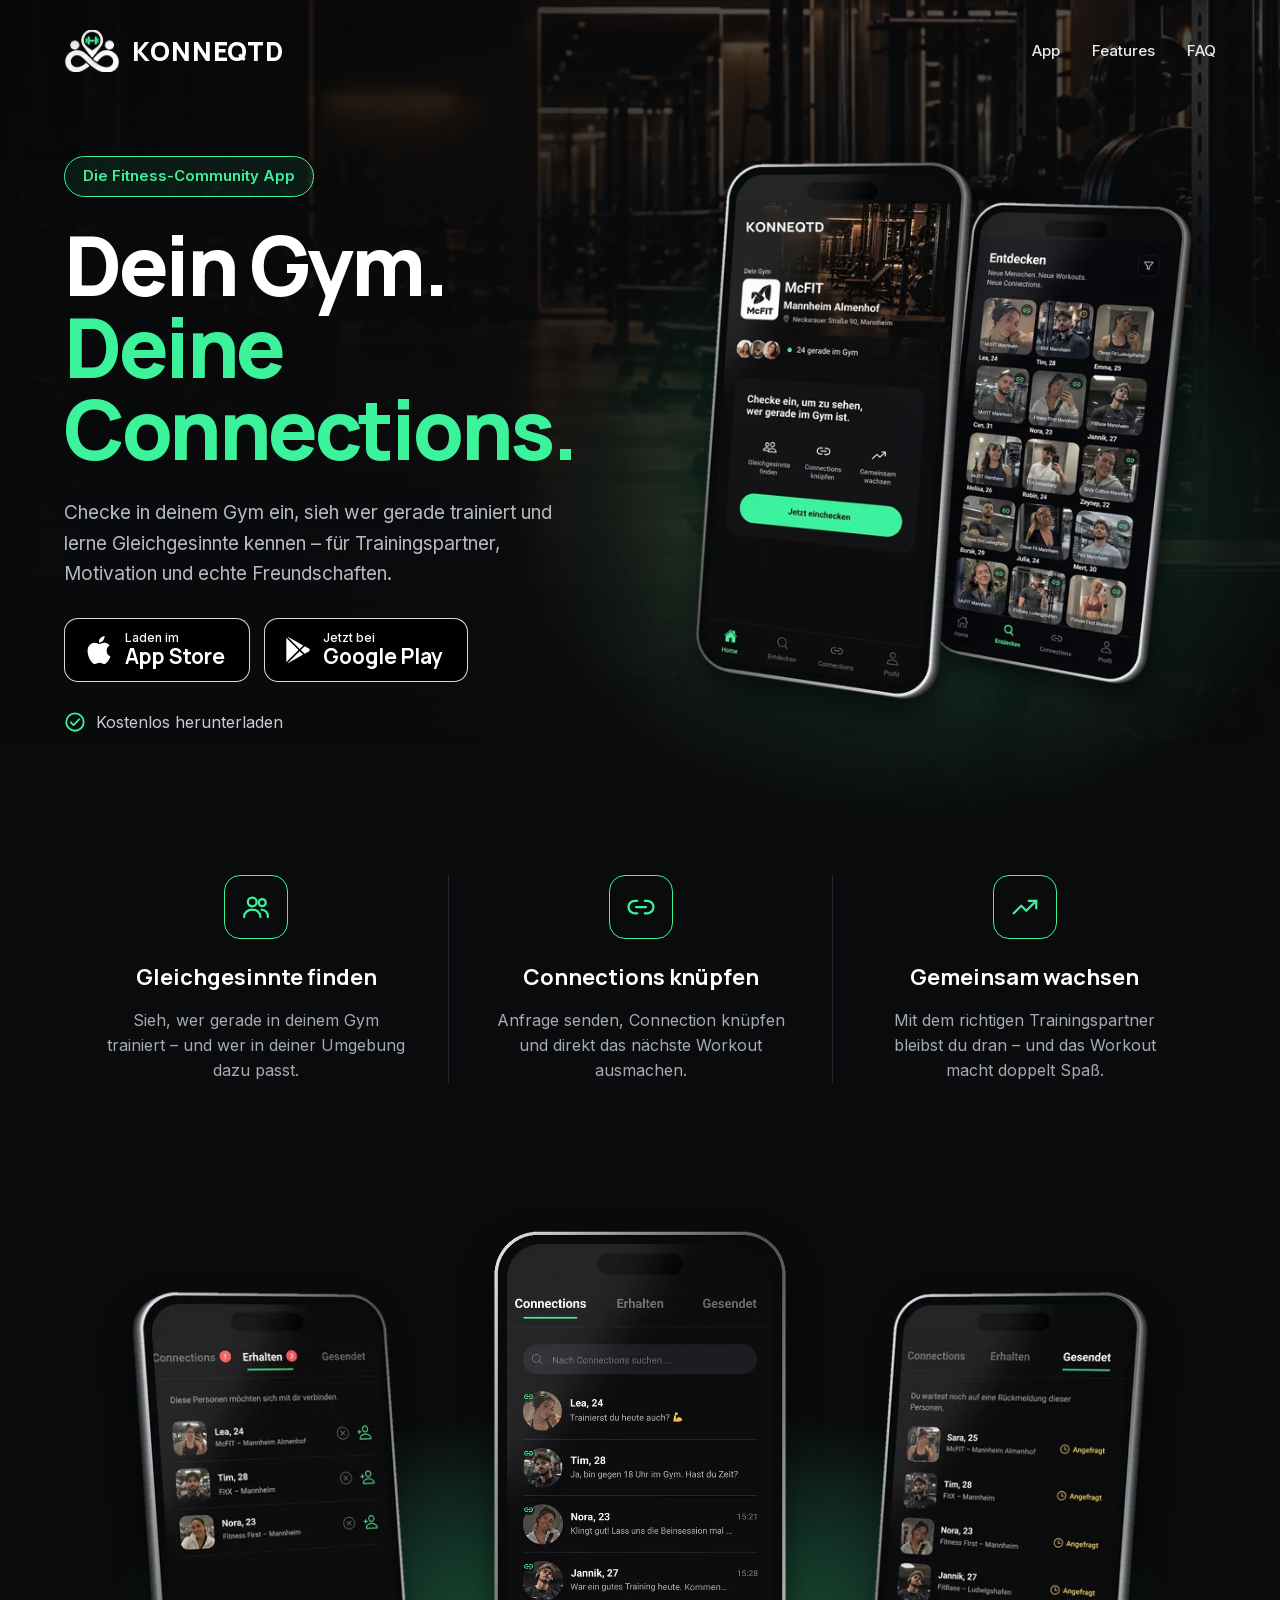
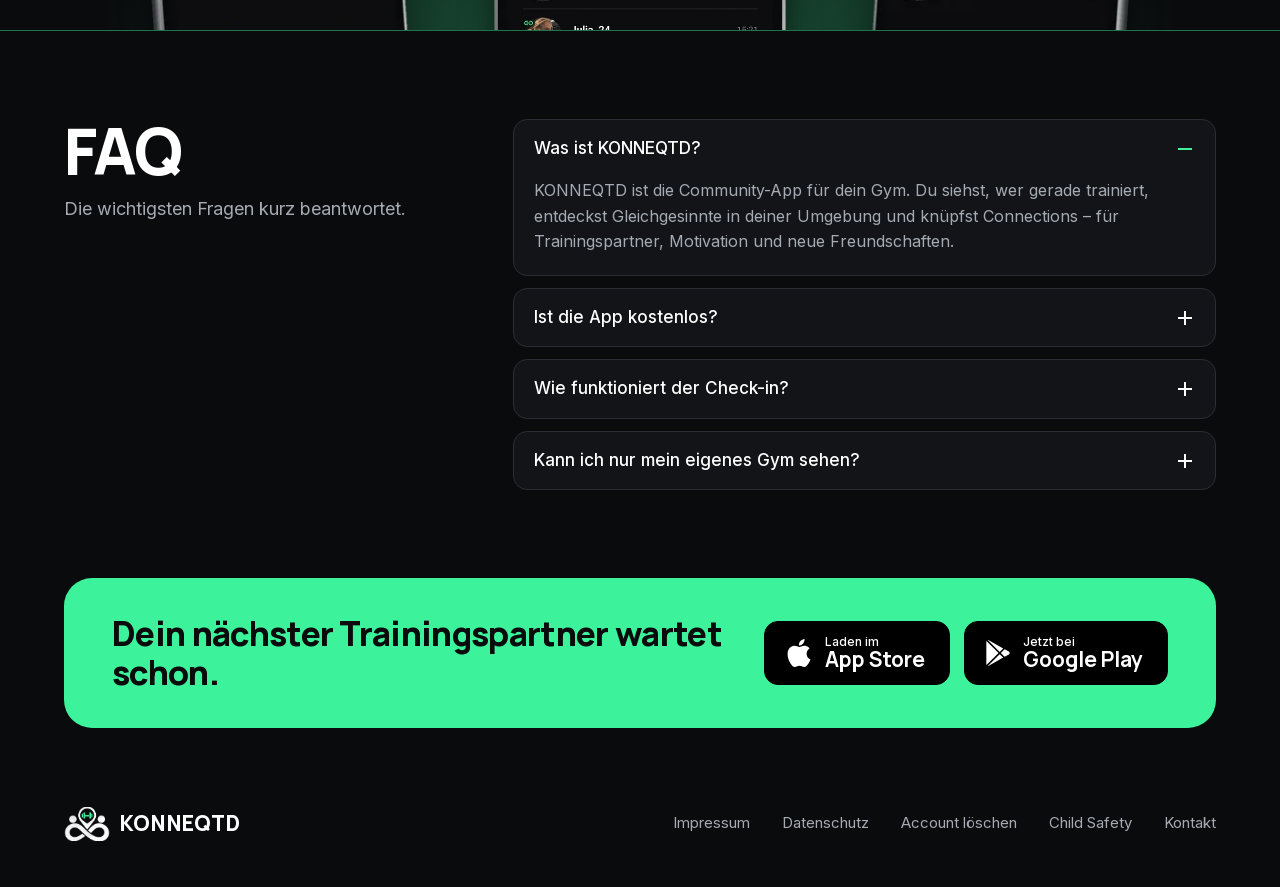
==== commit 87fa95cf: "Render the Q in the KONNEQTD wordmark white The wordmark is now white throughout (navigation, footer" ====
--- a/index.html
+++ b/index.html
@@ -52,7 +52,7 @@
     <nav class="nav container" aria-label="Hauptnavigation">
       <a class="brand" href="#app" aria-label="KONNEQTD – zum Seitenanfang">
         <img src="assets/img/logo-mark-129.webp" alt="" width="56" height="42">
-        <span class="wordmark">KONNE<span class="accent">Q</span>TD</span>
+        <span class="wordmark">KONNEQTD</span>
       </a>
       <ul class="nav-links">
         <li><a href="#app">App</a></li>
@@ -167,7 +167,7 @@
   <footer class="footer container">
     <a class="brand brand--small" href="#app" aria-label="KONNEQTD – zum Seitenanfang">
       <img src="assets/img/logo-mark-129.webp" alt="" width="46" height="34" loading="lazy">
-      <span class="wordmark">KONNE<span class="accent">Q</span>TD</span>
+      <span class="wordmark">KONNEQTD</span>
     </a>
     <ul class="footer-links">
       <li><a href="/imprint/">Impressum</a></li>
